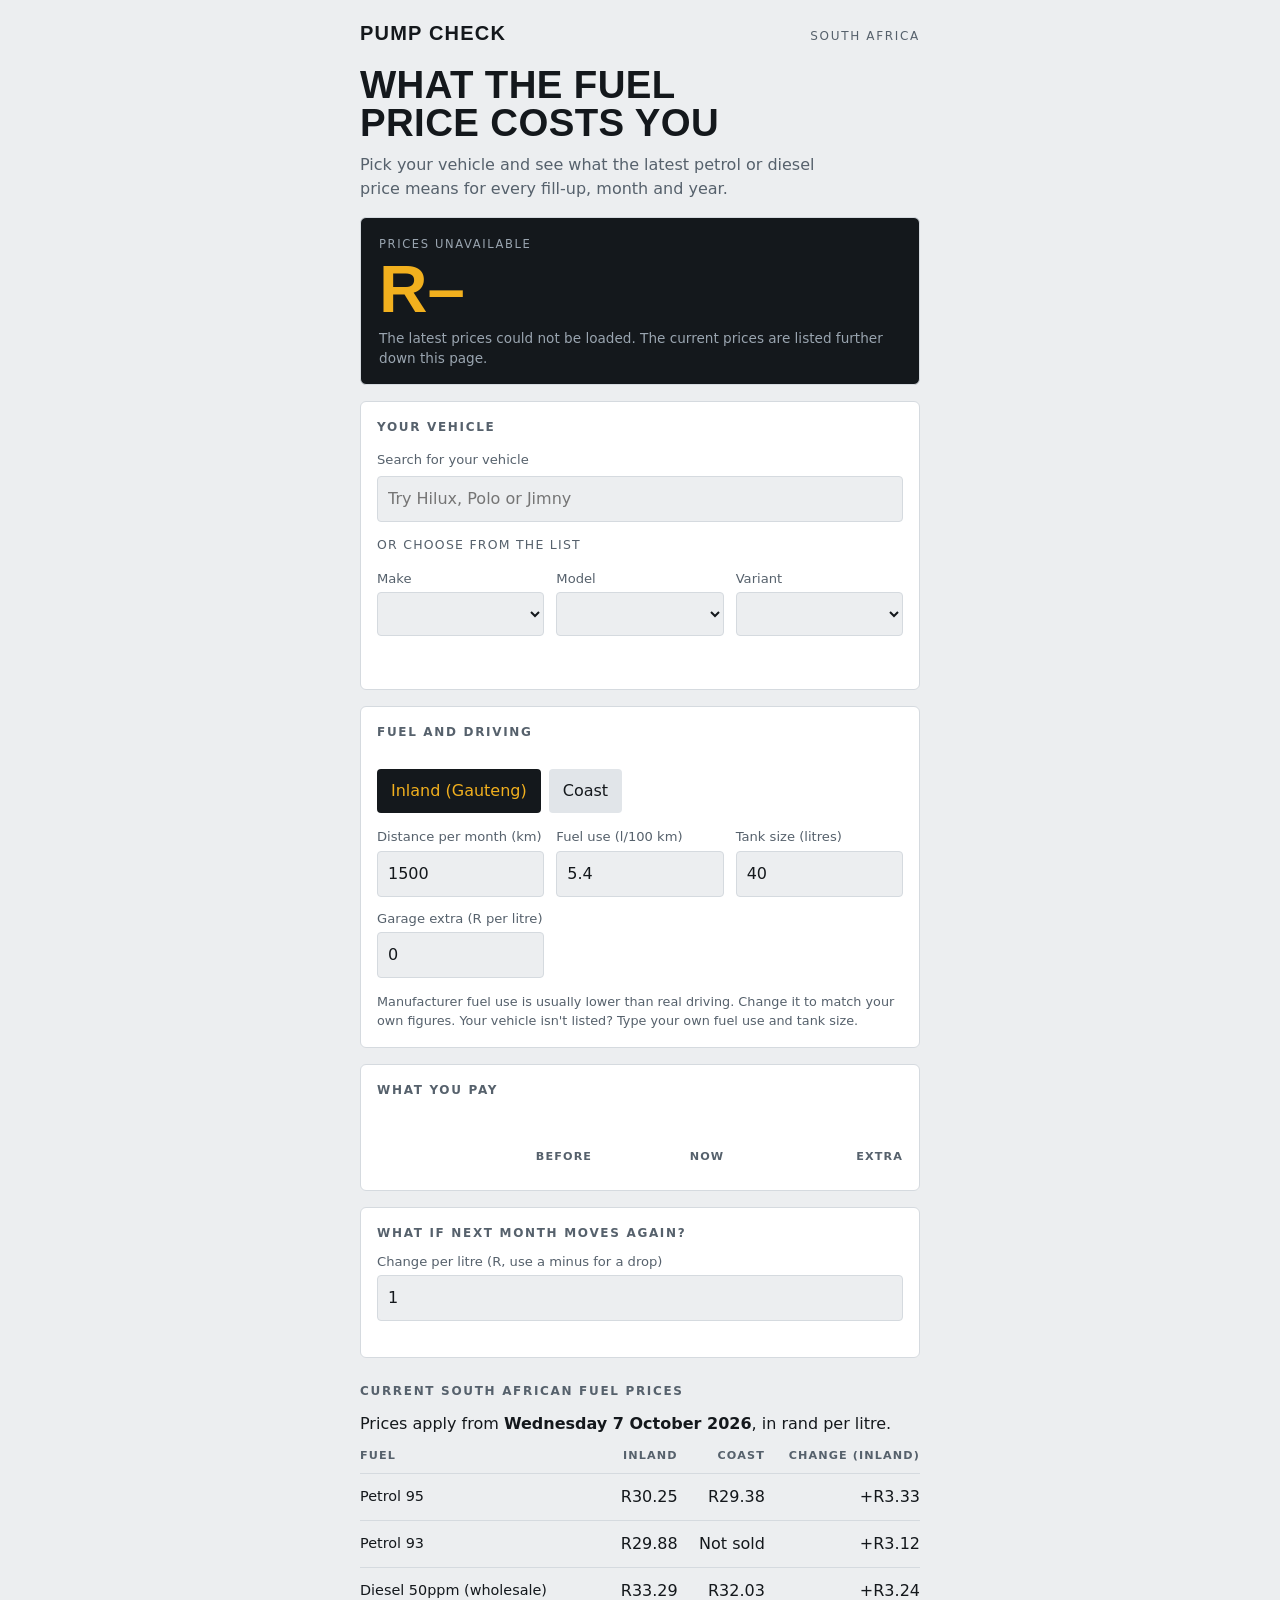
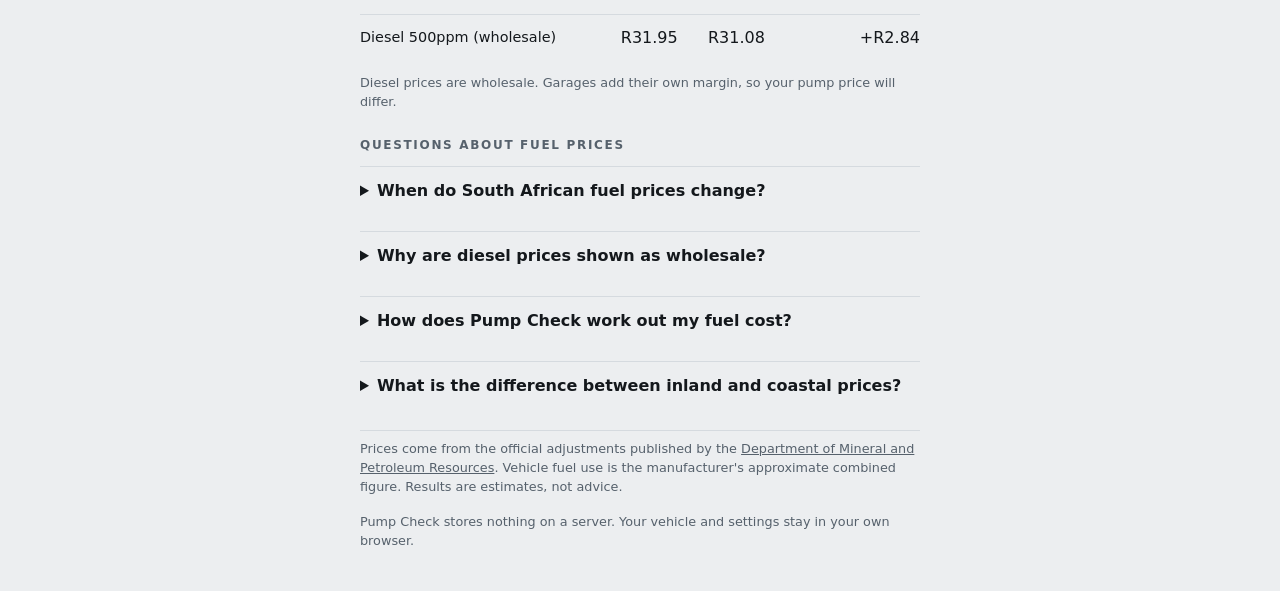
==== index.html @ d93e6fe1 "Add files via upload Initial commit" ====
<!doctype html>
<html lang="en-ZA">
<head>
<meta charset="utf-8">
<meta name="viewport" content="width=device-width, initial-scale=1, viewport-fit=cover">
<title>Petrol and Diesel Price Calculator South Africa (October 2026) | Pump Check</title>
<meta name="description" data-dyn="desc" content="Check what South Africa's October 2026 petrol and diesel prices cost your car. Pick your vehicle and see your cost per fill-up, month and year.">
<meta http-equiv="Content-Security-Policy" content="default-src 'none'; script-src 'self'; style-src 'self'; img-src 'self' data:; connect-src 'self'; manifest-src 'self'; base-uri 'none'; form-action 'none'">
<meta name="referrer" content="strict-origin-when-cross-origin">
<meta name="color-scheme" content="light dark">
<meta name="theme-color" content="#14181C">
<meta name="robots" content="index, follow, max-image-preview:large">
<link rel="canonical" href="https://example.github.io/pump-check/">
<link rel="icon" href="assets/favicon.svg" type="image/svg+xml">
<link rel="apple-touch-icon" href="assets/apple-touch-icon.png">
<link rel="manifest" href="manifest.webmanifest">
<link rel="stylesheet" href="styles.css">
<meta property="og:type" content="website">
<meta property="og:site_name" content="Pump Check">
<meta property="og:locale" content="en_ZA">
<meta property="og:title" data-dyn="ogtitle" content="Petrol and Diesel Price Calculator South Africa (October 2026)">
<meta property="og:description" data-dyn="ogdesc" content="Petrol 95 is R30.25 a litre inland from Wednesday 7 October 2026. See what it costs your car.">
<meta property="og:url" content="https://example.github.io/pump-check/">
<meta property="og:image" content="https://example.github.io/pump-check/assets/og-image.png">
<meta property="og:image:width" content="1200">
<meta property="og:image:height" content="630">
<meta property="og:image:alt" content="Pump Check: what the fuel price costs you">
<meta name="twitter:card" content="summary_large_image">
<script type="application/ld+json">
{
  "@context": "https://schema.org",
  "@graph": [
    {
      "@type": "WebApplication",
      "@id": "https://example.github.io/pump-check/#app",
      "name": "Pump Check",
      "url": "https://example.github.io/pump-check/",
      "description": "A free calculator that shows what South African petrol and diesel prices cost your vehicle per litre, fill-up, month and year.",
      "applicationCategory": "UtilitiesApplication",
      "operatingSystem": "Any",
      "inLanguage": "en-ZA",
      "areaServed": { "@type": "Country", "name": "South Africa" },
      "offers": { "@type": "Offer", "price": "0", "priceCurrency": "ZAR" },
      "dateModified": "2026-10-06"
    },
    {
      "@type": "FAQPage",
      "mainEntity": [
        {
          "@type": "Question",
          "name": "When do South African fuel prices change?",
          "acceptedAnswer": { "@type": "Answer", "text": "Petrol and diesel prices are adjusted on the first Wednesday of every month. The Department of Mineral and Petroleum Resources announces the change a few days earlier." }
        },
        {
          "@type": "Question",
          "name": "Why are diesel prices shown as wholesale?",
          "acceptedAnswer": { "@type": "Answer", "text": "The government sets the wholesale diesel price only. Garages add their own margin, so the pump price differs from station to station. Pump Check lets you add your garage's extra rand per litre." }
        },
        {
          "@type": "Question",
          "name": "How does Pump Check work out my fuel cost?",
          "acceptedAnswer": { "@type": "Answer", "text": "It multiplies the litres you use by the price per litre. Litres come from your distance and your vehicle's fuel use in litres per 100 km. Manufacturer figures are usually lower than real driving, so you can change the fuel use to match your own." }
        },
        {
          "@type": "Question",
          "name": "What is the difference between inland and coastal fuel prices?",
          "acceptedAnswer": { "@type": "Answer", "text": "Fuel is cheaper at the coast because it costs less to transport. Gauteng and other inland areas pay the inland price. Petrol 93 is sold inland only." }
        }
      ]
    }
  ]
}
</script>
</head>
<body>
<a class="skip" href="#calc">Skip to the calculator</a>
<div class="wrap">
  <header class="top">
    <span class="brand">Pump Check</span>
    <span class="tag">South Africa</span>
  </header>

  <main>
    <section class="intro">
      <h1>What the fuel price costs you</h1>
      <p class="lede">Pick your vehicle and see what the latest petrol or diesel price means for every fill-up, month and year.</p>
    </section>

    <div id="stale" class="notice" role="status" hidden></div>
    <div id="upcoming" class="notice soft" role="status" hidden></div>

    <section class="board" aria-live="polite" aria-label="Selected fuel price">
      <div class="lbl" id="boardLbl">Loading prices</div>
      <div class="row">
        <div class="big" id="bigPrice">R&ndash;</div>
        <div class="delta" id="bigDelta" hidden></div>
      </div>
      <div class="was" id="was"></div>
    </section>

    <section class="card" id="calc" aria-labelledby="h-vehicle">
      <h2 id="h-vehicle">Your vehicle</h2>
      <div class="field">
        <label for="vq">Search for your vehicle</label>
        <div class="combo">
          <input id="vq" type="text" role="combobox" aria-expanded="false" aria-controls="vlist" aria-autocomplete="list" autocomplete="off" autocapitalize="off" spellcheck="false" placeholder="Try Hilux, Polo or Jimny" maxlength="60">
          <ul id="vlist" role="listbox" aria-label="Matching vehicles" hidden></ul>
        </div>
      </div>
      <p class="or">or choose from the list</p>
      <div class="selects">
        <label for="vmake">Make<select id="vmake"></select></label>
        <label for="vmodel">Model<select id="vmodel"></select></label>
        <label for="vvar">Variant<select id="vvar"></select></label>
      </div>
      <p class="summary" id="vsum"></p>
    </section>

    <section class="card" aria-labelledby="h-fuel">
      <h2 id="h-fuel">Fuel and driving</h2>
      <div class="seg" id="gradeSeg" role="group" aria-label="Fuel grade"></div>
      <div class="seg" id="regSeg" role="group" aria-label="Region">
        <button type="button" data-r="inland" aria-pressed="true">Inland (Gauteng)</button>
        <button type="button" data-r="coast" aria-pressed="false">Coast</button>
      </div>
      <p class="hint" id="note" hidden></p>
      <div class="fields">
        <label for="km">Distance per month (km)<input id="km" type="number" inputmode="decimal" value="1500" min="0" max="100000"></label>
        <label for="cons">Fuel use (l/100 km)<input id="cons" type="number" inputmode="decimal" value="5.4" min="0" max="40" step="0.1"></label>
        <label for="tank">Tank size (litres)<input id="tank" type="number" inputmode="decimal" value="40" min="0" max="300"></label>
        <label for="adj">Garage extra (R per litre)<input id="adj" type="number" inputmode="decimal" value="0" min="-5" max="20" step="0.01"></label>
      </div>
      <p class="hint">Manufacturer fuel use is usually lower than real driving. Change it to match your own figures. Your vehicle isn't listed? Type your own fuel use and tank size.</p>
    </section>

    <section class="card" aria-labelledby="h-cost">
      <h2 id="h-cost">What you pay</h2>
      <p class="summary" id="litres"></p>
      <div class="scroll">
        <table class="tbl" id="costTbl">
          <thead><tr><th scope="col"><span class="sr">Period</span></th><th scope="col">Before</th><th scope="col">Now</th><th scope="col">Extra</th></tr></thead>
          <tbody id="rows"></tbody>
        </table>
      </div>
    </section>

    <section class="card whatif" aria-labelledby="h-next">
      <h2 id="h-next">What if next month moves again?</h2>
      <label for="nxt">Change per litre (R, use a minus for a drop)<input id="nxt" type="number" inputmode="decimal" value="1" min="-10" max="10" step="0.1"></label>
      <div class="out" id="nxtOut"></div>
      <p class="hint" id="nxtNote"></p>
    </section>

    <section class="prose" aria-labelledby="h-prices">
      <h2 id="h-prices">Current South African fuel prices</h2>
<!--PRICES:START-->
<p>Prices apply from <strong>Wednesday 7 October 2026</strong>, in rand per litre.</p>
<div class="scroll"><table class="tbl pt">
<caption class="sr">South African fuel prices, October 2026</caption>
<thead><tr><th scope="col">Fuel</th><th scope="col">Inland</th><th scope="col">Coast</th><th scope="col">Change (inland)</th></tr></thead>
<tbody>
<tr><th scope="row">Petrol 95</th><td>R30.25</td><td>R29.38</td><td>+R3.33</td></tr>
<tr><th scope="row">Petrol 93</th><td>R29.88</td><td>Not sold</td><td>+R3.12</td></tr>
<tr><th scope="row">Diesel 50ppm (wholesale)</th><td>R33.29</td><td>R32.03</td><td>+R3.24</td></tr>
<tr><th scope="row">Diesel 500ppm (wholesale)</th><td>R31.95</td><td>R31.08</td><td>+R2.84</td></tr>
</tbody></table></div>
<!--PRICES:END-->
      <p class="hint">Diesel prices are wholesale. Garages add their own margin, so your pump price will differ.</p>
    </section>

    <section class="prose" aria-labelledby="h-faq">
      <h2 id="h-faq">Questions about fuel prices</h2>
      <details>
        <summary>When do South African fuel prices change?</summary>
        <p>Petrol and diesel prices are adjusted on the first Wednesday of every month. The Department of Mineral and Petroleum Resources announces the change a few days earlier. Pump Check switches to the new prices on the day they take effect.</p>
      </details>
      <details>
        <summary>Why are diesel prices shown as wholesale?</summary>
        <p>The government sets the wholesale diesel price only. Garages add their own margin, so the pump price differs from station to station. Add your garage's extra rand per litre in the calculator to match your receipt.</p>
      </details>
      <details>
        <summary>How does Pump Check work out my fuel cost?</summary>
        <p>It multiplies the litres you use by the price per litre. Litres come from your distance and your vehicle's fuel use in litres per 100 km. The "Before" column uses the price from the previous adjustment, so the "Extra" column shows what the increase costs you.</p>
      </details>
      <details>
        <summary>What is the difference between inland and coastal prices?</summary>
        <p>Fuel is cheaper at the coast because it costs less to transport. Gauteng and other inland areas pay the inland price. Petrol 93 is sold inland only.</p>
      </details>
    </section>
  </main>

  <footer class="foot">
    <p>Prices come from the official adjustments published by the <a href="https://www.dmpr.gov.za/Branches/Petroleum-Resources/Fuel-Prices" rel="noopener noreferrer">Department of Mineral and Petroleum Resources</a>. Vehicle fuel use is the manufacturer's approximate combined figure. Results are estimates, not advice.</p>
    <p id="updated"></p>
    <p>Pump Check stores nothing on a server. Your vehicle and settings stay in your own browser.</p>
  </footer>
</div>
<noscript><p class="ns">The calculator needs JavaScript. The current fuel prices are listed above.</p></noscript>
<script src="app.js" defer></script>
</body>
</html>
---- styles.css ----
/* Layout: one column, 560px max. A forecourt price board on top, inputs next, then the cost table. */
:root{
  --bg:#ECEEF0; --surface:#FFFFFF; --ink:#14181C; --muted:#56616C; --line:#D5DADF;
  --board:#14181C; --board-ink:#F2B01E; --board-dim:#9AA5B0; --board-up:#FF8A7B;
  --up:#B52E23; --chip:#E1E5E9; --chip-on:#14181C; --chip-on-ink:#F2B01E;
  --focus:#1B5FD1; --notice:#FFF3D1; --notice-ink:#4A3600; --soft:#E3EAF3; --soft-ink:#1D2F4A;
  --display:"Arial Narrow","Roboto Condensed","Helvetica Neue",Arial,sans-serif;
  --body:system-ui,-apple-system,"Segoe UI",Roboto,"Helvetica Neue",Arial,sans-serif;
  color-scheme:light;
}
@media (prefers-color-scheme:dark){:root{
  --bg:#0E1114; --surface:#181C21; --ink:#ECEFF2; --muted:#9BA6B1; --line:#2A3037;
  --board:#05070A; --board-ink:#F2B01E; --board-dim:#8693A0; --board-up:#FF8A7B;
  --up:#FF7A6B; --chip:#232930; --chip-on:#F2B01E; --chip-on-ink:#14181C;
  --focus:#7DB0FF; --notice:#3A2E0B; --notice-ink:#FFE9A8; --soft:#1B2735; --soft-ink:#C6D8F2;
  color-scheme:dark}}
*{box-sizing:border-box}
html{-webkit-text-size-adjust:100%}
body{margin:0;background:var(--bg);color:var(--ink);font-family:var(--body);font-size:16px;line-height:1.5;
  padding-inline:16px;padding-block:0 40px}
.wrap{max-width:560px;margin-inline:auto;display:flex;flex-direction:column;gap:16px}
main{display:flex;flex-direction:column;gap:16px}
.skip{position:absolute;left:-999px;top:0;background:var(--ink);color:var(--bg);padding:10px 14px;z-index:5}
.skip:focus{left:8px;top:8px}
.sr{position:absolute;width:1px;height:1px;overflow:hidden;clip:rect(0 0 0 0);white-space:nowrap}
.top{display:flex;justify-content:space-between;align-items:baseline;padding-block:18px 2px}
.brand{font-family:var(--display);font-weight:700;font-size:1.25rem;letter-spacing:.06em;text-transform:uppercase}
.tag{font-size:.75rem;letter-spacing:.14em;text-transform:uppercase;color:var(--muted)}
h1{font-family:var(--display);font-stretch:condensed;font-size:2.4rem;line-height:1;letter-spacing:.01em;margin:0;text-transform:uppercase;text-wrap:balance}
h2{font-size:.75rem;letter-spacing:.14em;text-transform:uppercase;color:var(--muted);margin:0;font-weight:700}
.lede{color:var(--muted);margin:10px 0 0;max-width:46ch}
.notice{background:var(--notice);color:var(--notice-ink);border-radius:6px;padding:12px 14px;font-size:.9rem}
.notice.soft{background:var(--soft);color:var(--soft-ink)}
.board{background:var(--board);color:var(--board-ink);border-radius:6px;padding:18px 18px 16px;border:1px solid var(--line)}
.board .lbl{font-size:.72rem;letter-spacing:.14em;text-transform:uppercase;color:var(--board-dim)}
.board .row{display:flex;align-items:flex-end;justify-content:space-between;gap:12px;flex-wrap:wrap;margin-top:6px}
.big{font-family:var(--display);font-weight:700;font-size:4.2rem;line-height:.9;font-variant-numeric:tabular-nums}
.big small{font-size:1.6rem;margin-right:4px}
.delta{font-family:var(--display);font-weight:700;font-size:1.7rem;color:var(--board-up);font-variant-numeric:tabular-nums}
.was{color:var(--board-dim);font-size:.85rem;margin-top:8px;font-variant-numeric:tabular-nums;min-height:1.2em}
.card{background:var(--surface);border:1px solid var(--line);border-radius:6px;padding:16px;display:flex;flex-direction:column;gap:14px}
.field{display:flex;flex-direction:column;gap:6px}
label{display:flex;flex-direction:column;gap:4px;font-size:.82rem;color:var(--muted);min-width:0}
.field>label{display:block}
input,select{font:inherit;font-size:1rem;color:var(--ink);background:var(--bg);border:1px solid var(--line);
  border-radius:4px;padding:10px;min-height:44px;width:100%;font-variant-numeric:tabular-nums;min-width:0}
select{text-overflow:ellipsis}
button:focus-visible,input:focus-visible,select:focus-visible,summary:focus-visible,a:focus-visible{outline:3px solid var(--focus);outline-offset:2px}
.combo{position:relative}
#vlist{position:absolute;z-index:4;left:0;right:0;top:calc(100% + 4px);margin:0;padding:4px;list-style:none;background:var(--surface);
  border:1px solid var(--line);border-radius:6px;max-height:320px;overflow-y:auto;box-shadow:0 8px 24px rgba(0,0,0,.18)}
#vlist li{padding:10px;border-radius:4px;cursor:pointer;display:flex;justify-content:space-between;gap:10px;min-height:44px;align-items:center}
#vlist li[aria-selected="true"],#vlist li:hover{background:var(--chip)}
#vlist li.none{cursor:default;color:var(--muted)}
#vlist .fuel{font-size:.72rem;letter-spacing:.08em;text-transform:uppercase;color:var(--muted);white-space:nowrap}
.or{margin:0;font-size:.78rem;letter-spacing:.1em;text-transform:uppercase;color:var(--muted)}
.selects{display:grid;grid-template-columns:repeat(auto-fit,minmax(150px,1fr));gap:12px}
.summary{margin:0;font-variant-numeric:tabular-nums;min-height:1.4em}
.seg{display:flex;flex-wrap:wrap;gap:8px}
.seg button{font:inherit;font-weight:500;background:var(--chip);color:var(--ink);border:0;border-radius:4px;padding:10px 14px;min-height:44px;cursor:pointer}
.seg button[aria-pressed="true"]{background:var(--chip-on);color:var(--chip-on-ink)}
.fields{display:grid;grid-template-columns:repeat(auto-fit,minmax(150px,1fr));gap:12px}
.hint{font-size:.8rem;color:var(--muted);margin:0}
.scroll{overflow-x:auto}
.tbl{width:100%;border-collapse:collapse;font-variant-numeric:tabular-nums}
.tbl th{font-size:.7rem;letter-spacing:.1em;text-transform:uppercase;color:var(--muted);text-align:right;font-weight:700;padding:0 0 8px}
.tbl th:first-child,.tbl td:first-child{text-align:left}
.tbl td{padding:11px 0 11px 8px;border-top:1px solid var(--line);text-align:right;white-space:nowrap}
.tbl td:first-child{color:var(--muted);white-space:normal;padding-left:0;padding-right:8px}
.tbl td.x{color:var(--up);font-weight:700}
.tbl tr.key td{font-weight:700}
.tbl.pt tbody th{font-size:.9rem;letter-spacing:0;text-transform:none;color:var(--ink);font-weight:500;text-align:left;padding:11px 8px 11px 0;border-top:1px solid var(--line)}
.whatif{gap:10px}
.whatif .out{font-family:var(--display);font-weight:700;font-size:2.2rem;font-variant-numeric:tabular-nums;line-height:1.1}
.prose{display:flex;flex-direction:column;gap:12px;padding-top:8px}
.prose p{margin:0}
details{border-top:1px solid var(--line);padding-block:12px}
summary{cursor:pointer;font-weight:600;min-height:28px}
details p{margin-top:8px;color:var(--muted)}
.foot{font-size:.8rem;color:var(--muted);display:flex;flex-direction:column;gap:8px;padding-top:8px;border-top:1px solid var(--line)}
.foot p{margin:0}
.foot a{color:inherit}
.ns{padding:12px;margin:16px 0;background:var(--notice);color:var(--notice-ink);border-radius:6px}
@media (max-width:380px){.big{font-size:3.4rem}h1{font-size:2rem}}
@media (prefers-reduced-motion:no-preference){.board .big{transition:opacity .15s}}
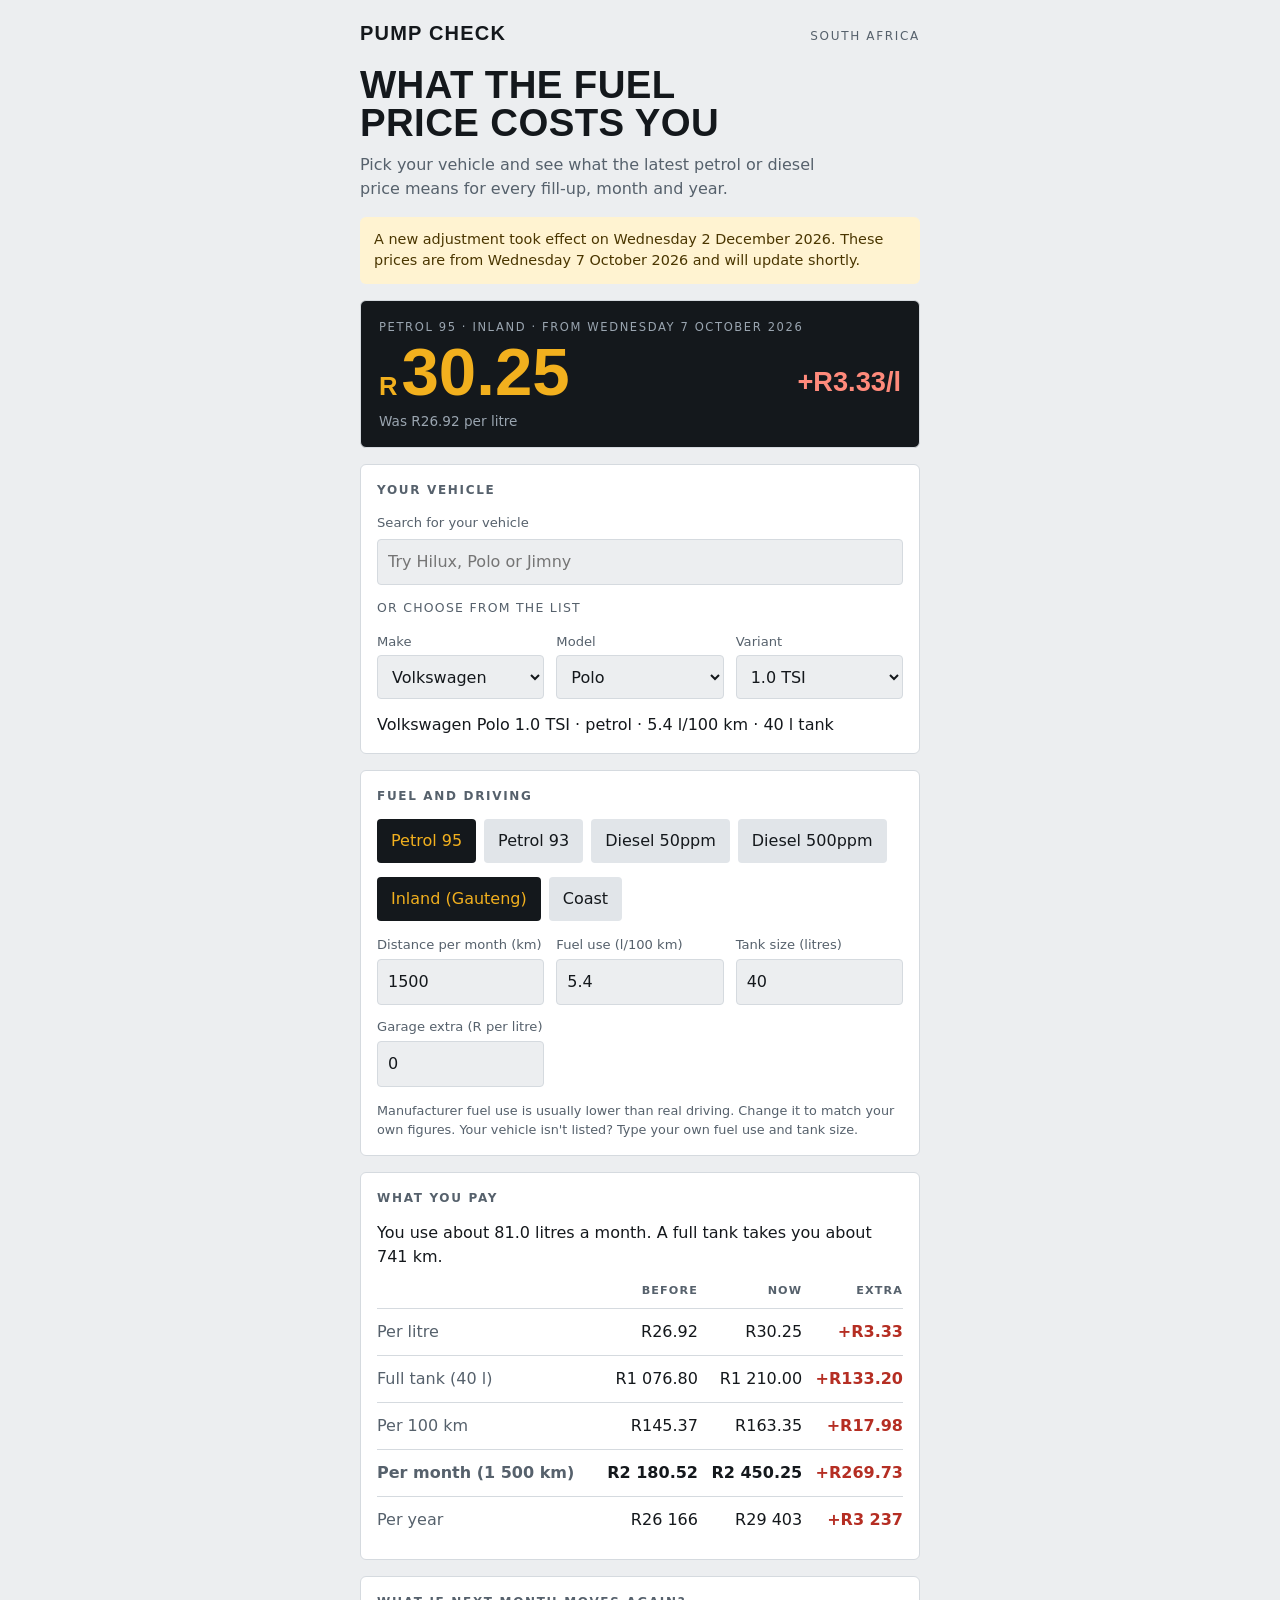
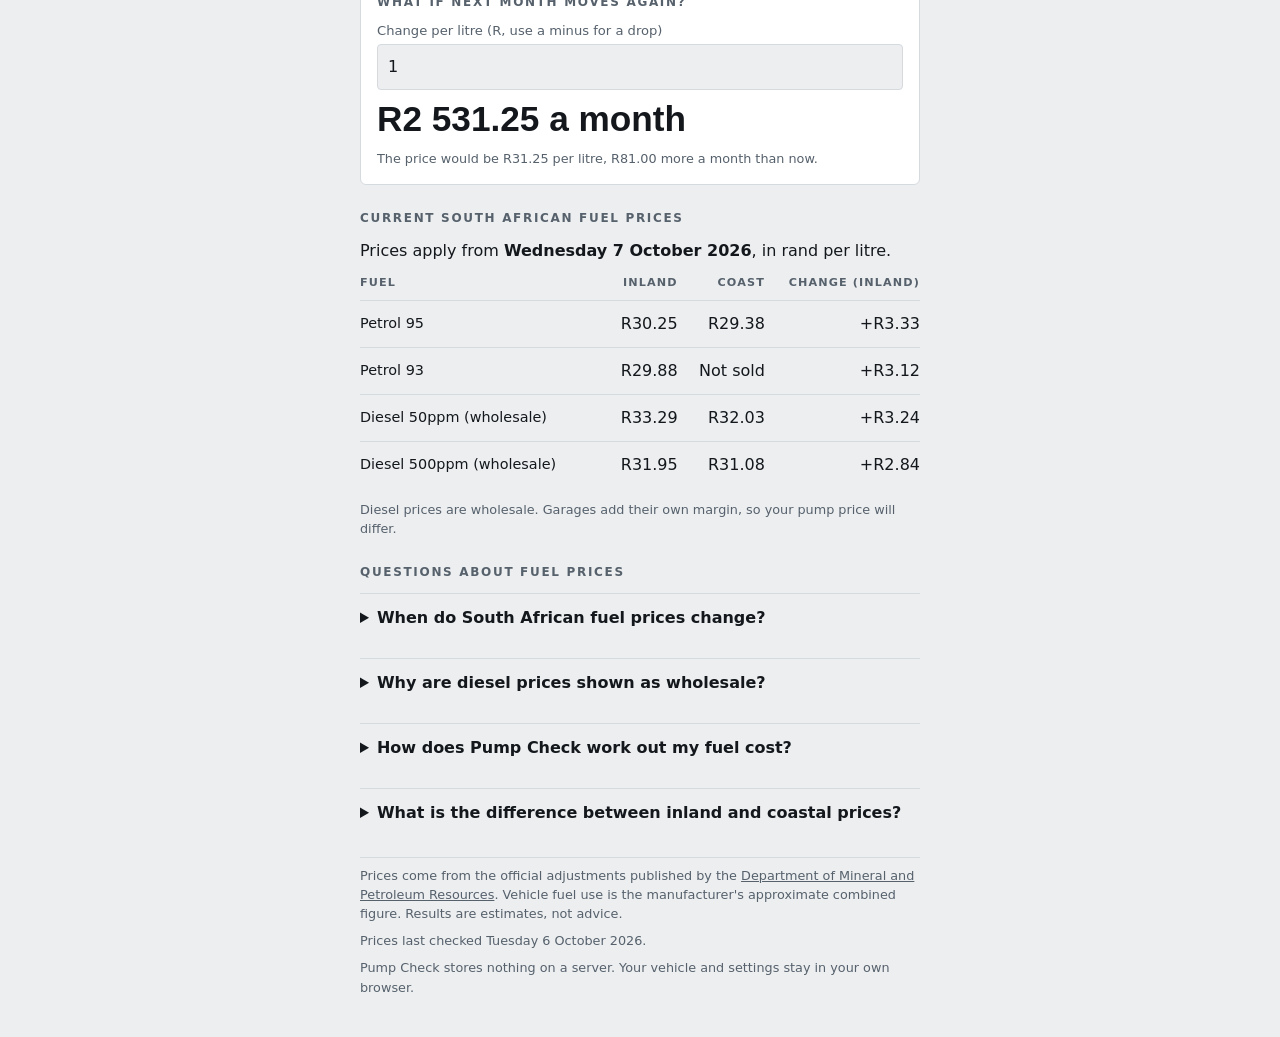
==== commit a5576318: "Update fuel prices and page" ====
--- a/index.html
+++ b/index.html
@@ -10,7 +10,7 @@
 <meta name="color-scheme" content="light dark">
 <meta name="theme-color" content="#14181C">
 <meta name="robots" content="index, follow, max-image-preview:large">
-<link rel="canonical" href="https://example.github.io/pump-check/">
+<link rel="canonical" href="https://westonjn.github.io/PumpCheck/">
 <link rel="icon" href="assets/favicon.svg" type="image/svg+xml">
 <link rel="apple-touch-icon" href="assets/apple-touch-icon.png">
 <link rel="manifest" href="manifest.webmanifest">
@@ -20,8 +20,8 @@
 <meta property="og:locale" content="en_ZA">
 <meta property="og:title" data-dyn="ogtitle" content="Petrol and Diesel Price Calculator South Africa (October 2026)">
 <meta property="og:description" data-dyn="ogdesc" content="Petrol 95 is R30.25 a litre inland from Wednesday 7 October 2026. See what it costs your car.">
-<meta property="og:url" content="https://example.github.io/pump-check/">
-<meta property="og:image" content="https://example.github.io/pump-check/assets/og-image.png">
+<meta property="og:url" content="https://westonjn.github.io/PumpCheck/">
+<meta property="og:image" content="https://westonjn.github.io/PumpCheck/assets/og-image.png">
 <meta property="og:image:width" content="1200">
 <meta property="og:image:height" content="630">
 <meta property="og:image:alt" content="Pump Check: what the fuel price costs you">
@@ -32,9 +32,9 @@
   "@graph": [
     {
       "@type": "WebApplication",
-      "@id": "https://example.github.io/pump-check/#app",
+      "@id": "https://westonjn.github.io/PumpCheck/#app",
       "name": "Pump Check",
-      "url": "https://example.github.io/pump-check/",
+      "url": "https://westonjn.github.io/PumpCheck/",
       "description": "A free calculator that shows what South African petrol and diesel prices cost your vehicle per litre, fill-up, month and year.",
       "applicationCategory": "UtilitiesApplication",
       "operatingSystem": "Any",
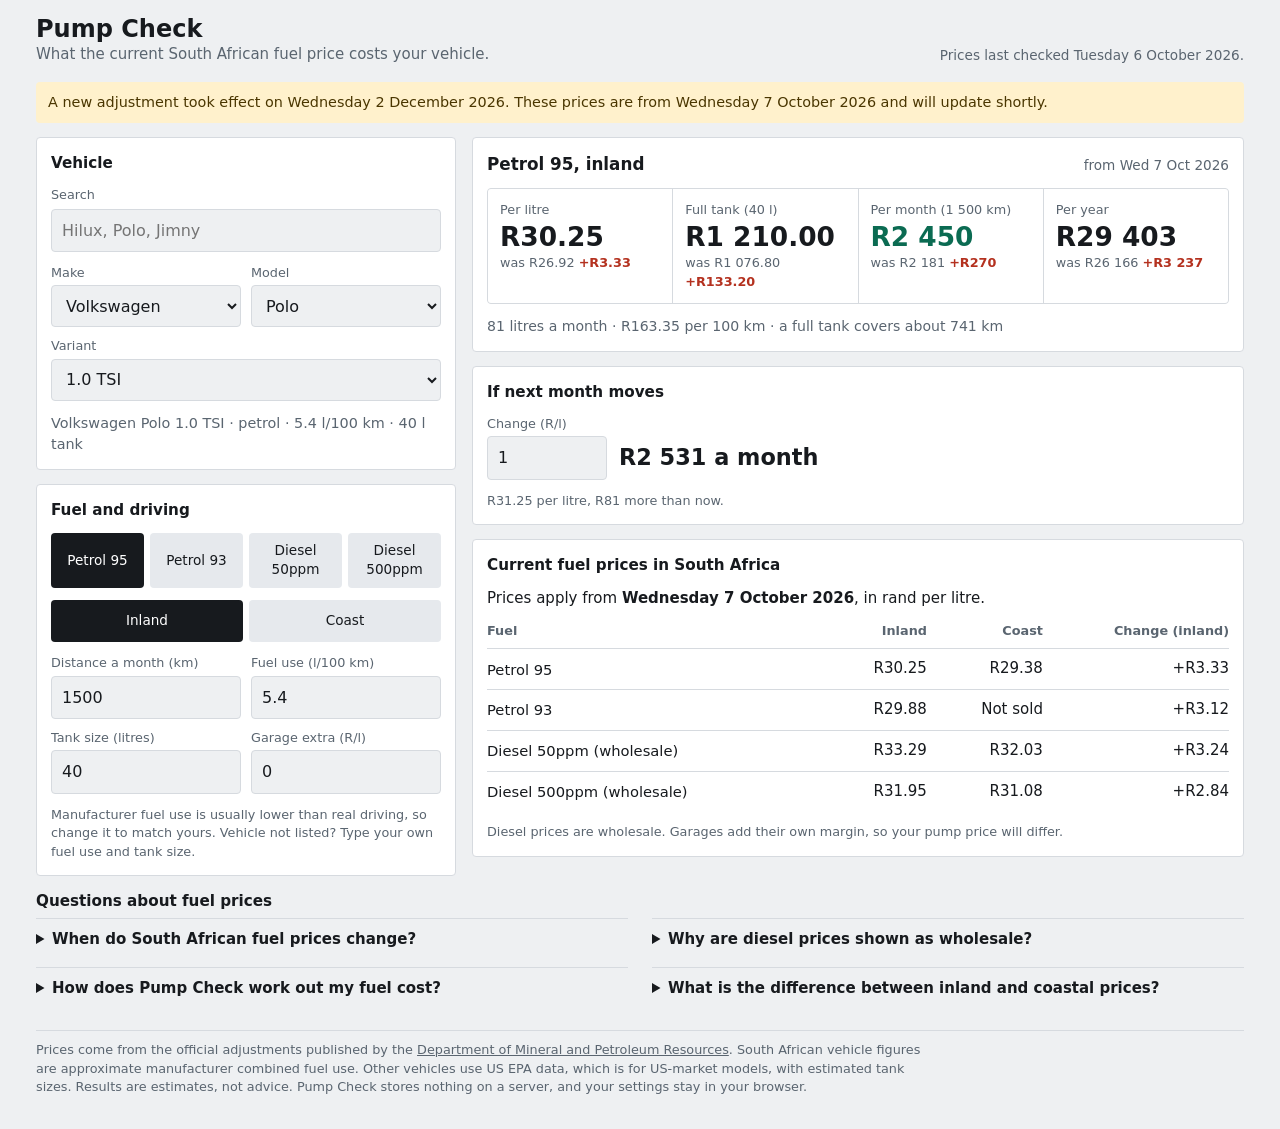
==== commit 342d8416: "Full-width two-column layout, larger vehicle list with optional US EPA data, plainer styling Co-Auth" ====
--- a/index.html
+++ b/index.html
@@ -74,85 +74,83 @@
 </head>
 <body>
 <a class="skip" href="#calc">Skip to the calculator</a>
-<div class="wrap">
+<div class="page">
   <header class="top">
-    <span class="brand">Pump Check</span>
-    <span class="tag">South Africa</span>
+    <div>
+      <h1>Pump Check</h1>
+      <p class="lede">What the current South African fuel price costs your vehicle.</p>
+    </div>
+    <p class="meta" id="updated"></p>
   </header>
 
-  <main>
-    <section class="intro">
-      <h1>What the fuel price costs you</h1>
-      <p class="lede">Pick your vehicle and see what the latest petrol or diesel price means for every fill-up, month and year.</p>
-    </section>
-
-    <div id="stale" class="notice" role="status" hidden></div>
-    <div id="upcoming" class="notice soft" role="status" hidden></div>
-
-    <section class="board" aria-live="polite" aria-label="Selected fuel price">
-      <div class="lbl" id="boardLbl">Loading prices</div>
-      <div class="row">
-        <div class="big" id="bigPrice">R&ndash;</div>
-        <div class="delta" id="bigDelta" hidden></div>
-      </div>
-      <div class="was" id="was"></div>
-    </section>
-
-    <section class="card" id="calc" aria-labelledby="h-vehicle">
-      <h2 id="h-vehicle">Your vehicle</h2>
-      <div class="field">
-        <label for="vq">Search for your vehicle</label>
-        <div class="combo">
-          <input id="vq" type="text" role="combobox" aria-expanded="false" aria-controls="vlist" aria-autocomplete="list" autocomplete="off" autocapitalize="off" spellcheck="false" placeholder="Try Hilux, Polo or Jimny" maxlength="60">
-          <ul id="vlist" role="listbox" aria-label="Matching vehicles" hidden></ul>
-        </div>
-      </div>
-      <p class="or">or choose from the list</p>
-      <div class="selects">
-        <label for="vmake">Make<select id="vmake"></select></label>
-        <label for="vmodel">Model<select id="vmodel"></select></label>
-        <label for="vvar">Variant<select id="vvar"></select></label>
-      </div>
-      <p class="summary" id="vsum"></p>
-    </section>
-
-    <section class="card" aria-labelledby="h-fuel">
-      <h2 id="h-fuel">Fuel and driving</h2>
-      <div class="seg" id="gradeSeg" role="group" aria-label="Fuel grade"></div>
-      <div class="seg" id="regSeg" role="group" aria-label="Region">
-        <button type="button" data-r="inland" aria-pressed="true">Inland (Gauteng)</button>
-        <button type="button" data-r="coast" aria-pressed="false">Coast</button>
-      </div>
-      <p class="hint" id="note" hidden></p>
-      <div class="fields">
-        <label for="km">Distance per month (km)<input id="km" type="number" inputmode="decimal" value="1500" min="0" max="100000"></label>
-        <label for="cons">Fuel use (l/100 km)<input id="cons" type="number" inputmode="decimal" value="5.4" min="0" max="40" step="0.1"></label>
-        <label for="tank">Tank size (litres)<input id="tank" type="number" inputmode="decimal" value="40" min="0" max="300"></label>
-        <label for="adj">Garage extra (R per litre)<input id="adj" type="number" inputmode="decimal" value="0" min="-5" max="20" step="0.01"></label>
-      </div>
-      <p class="hint">Manufacturer fuel use is usually lower than real driving. Change it to match your own figures. Your vehicle isn't listed? Type your own fuel use and tank size.</p>
-    </section>
-
-    <section class="card" aria-labelledby="h-cost">
-      <h2 id="h-cost">What you pay</h2>
-      <p class="summary" id="litres"></p>
-      <div class="scroll">
-        <table class="tbl" id="costTbl">
-          <thead><tr><th scope="col"><span class="sr">Period</span></th><th scope="col">Before</th><th scope="col">Now</th><th scope="col">Extra</th></tr></thead>
-          <tbody id="rows"></tbody>
-        </table>
-      </div>
-    </section>
-
-    <section class="card whatif" aria-labelledby="h-next">
-      <h2 id="h-next">What if next month moves again?</h2>
-      <label for="nxt">Change per litre (R, use a minus for a drop)<input id="nxt" type="number" inputmode="decimal" value="1" min="-10" max="10" step="0.1"></label>
-      <div class="out" id="nxtOut"></div>
-      <p class="hint" id="nxtNote"></p>
-    </section>
-
-    <section class="prose" aria-labelledby="h-prices">
-      <h2 id="h-prices">Current South African fuel prices</h2>
+  <div id="stale" class="notice" role="status" hidden></div>
+  <div id="upcoming" class="notice soft" role="status" hidden></div>
+
+  <div class="app" id="calc">
+    <div class="col">
+      <section class="panel vehicle" aria-labelledby="h-vehicle">
+        <h2 id="h-vehicle">Vehicle</h2>
+        <div class="field">
+          <label for="vq">Search</label>
+          <div class="combo">
+            <input id="vq" type="text" role="combobox" aria-expanded="false" aria-controls="vlist" aria-autocomplete="list" autocomplete="off" autocapitalize="off" spellcheck="false" placeholder="Hilux, Polo, Jimny" maxlength="60">
+            <ul id="vlist" role="listbox" aria-label="Matching vehicles" hidden></ul>
+          </div>
+        </div>
+        <div class="selects">
+          <label for="vmake">Make<select id="vmake"></select></label>
+          <label for="vmodel">Model<select id="vmodel"></select></label>
+          <label for="vvar" class="wide">Variant<select id="vvar"></select></label>
+        </div>
+        <p class="summary" id="vsum"></p>
+        <p class="hint warn" id="vwarn" hidden></p>
+      </section>
+
+      <section class="panel settings" aria-labelledby="h-fuel">
+        <h2 id="h-fuel">Fuel and driving</h2>
+        <div class="seg four" id="gradeSeg" role="group" aria-label="Fuel grade"></div>
+        <div class="seg two" id="regSeg" role="group" aria-label="Region">
+          <button type="button" data-r="inland" aria-pressed="true">Inland</button>
+          <button type="button" data-r="coast" aria-pressed="false">Coast</button>
+        </div>
+        <p class="hint" id="note" hidden></p>
+        <div class="fields">
+          <label for="km">Distance a month (km)<input id="km" type="number" inputmode="decimal" value="1500" min="0" max="100000"></label>
+          <label for="cons">Fuel use (l/100 km)<input id="cons" type="number" inputmode="decimal" value="5.4" min="0" max="40" step="0.1"></label>
+          <label for="tank">Tank size (litres)<input id="tank" type="number" inputmode="decimal" value="40" min="0" max="300"></label>
+          <label for="adj">Garage extra (R/l)<input id="adj" type="number" inputmode="decimal" value="0" min="-5" max="20" step="0.01"></label>
+        </div>
+        <p class="hint">Manufacturer fuel use is usually lower than real driving, so change it to match yours. Vehicle not listed? Type your own fuel use and tank size.</p>
+      </section>
+
+    </div>
+
+    <div class="col">
+      <section class="panel results" aria-labelledby="resTitle" aria-live="polite">
+        <div class="head">
+          <h2 id="resTitle">Loading prices</h2>
+          <span class="meta" id="resMeta"></span>
+        </div>
+        <div class="strip">
+          <div class="cell"><span class="k">Per litre</span><span class="v" id="vLitre">R&ndash;</span><span class="d" id="dLitre"></span></div>
+          <div class="cell"><span class="k" id="lbTank">Full tank</span><span class="v" id="vTank">R&ndash;</span><span class="d" id="dTank"></span></div>
+          <div class="cell main"><span class="k" id="lbMonth">Per month</span><span class="v" id="vMonth">R&ndash;</span><span class="d" id="dMonth"></span></div>
+          <div class="cell"><span class="k">Per year</span><span class="v" id="vYear">R&ndash;</span><span class="d" id="dYear"></span></div>
+        </div>
+        <p class="usage" id="litres"></p>
+      </section>
+
+      <section class="panel whatif" aria-labelledby="h-next">
+        <h2 id="h-next">If next month moves</h2>
+        <div class="inline">
+          <label for="nxt">Change (R/l)<input id="nxt" type="number" inputmode="decimal" value="1" min="-10" max="10" step="0.1"></label>
+          <div class="out" id="nxtOut"></div>
+        </div>
+        <p class="hint" id="nxtNote"></p>
+      </section>
+
+      <section class="panel prose" aria-labelledby="h-prices">
+        <h2 id="h-prices">Current fuel prices in South Africa</h2>
 <!--PRICES:START-->
 <p>Prices apply from <strong>Wednesday 7 October 2026</strong>, in rand per litre.</p>
 <div class="scroll"><table class="tbl pt">
@@ -165,11 +163,14 @@
 <tr><th scope="row">Diesel 500ppm (wholesale)</th><td>R31.95</td><td>R31.08</td><td>+R2.84</td></tr>
 </tbody></table></div>
 <!--PRICES:END-->
-      <p class="hint">Diesel prices are wholesale. Garages add their own margin, so your pump price will differ.</p>
-    </section>
-
-    <section class="prose" aria-labelledby="h-faq">
-      <h2 id="h-faq">Questions about fuel prices</h2>
+        <p class="hint">Diesel prices are wholesale. Garages add their own margin, so your pump price will differ.</p>
+      </section>
+    </div>
+  </div>
+
+  <section class="faq" aria-labelledby="h-faq">
+    <h2 id="h-faq">Questions about fuel prices</h2>
+    <div class="faqgrid">
       <details>
         <summary>When do South African fuel prices change?</summary>
         <p>Petrol and diesel prices are adjusted on the first Wednesday of every month. The Department of Mineral and Petroleum Resources announces the change a few days earlier. Pump Check switches to the new prices on the day they take effect.</p>
@@ -180,22 +181,20 @@
       </details>
       <details>
         <summary>How does Pump Check work out my fuel cost?</summary>
-        <p>It multiplies the litres you use by the price per litre. Litres come from your distance and your vehicle's fuel use in litres per 100 km. The "Before" column uses the price from the previous adjustment, so the "Extra" column shows what the increase costs you.</p>
+        <p>It multiplies the litres you use by the price per litre. Litres come from your distance and your vehicle's fuel use in litres per 100 km. Each figure also shows the price from the previous adjustment, so you can see what the increase costs you.</p>
       </details>
       <details>
         <summary>What is the difference between inland and coastal prices?</summary>
         <p>Fuel is cheaper at the coast because it costs less to transport. Gauteng and other inland areas pay the inland price. Petrol 93 is sold inland only.</p>
       </details>
-    </section>
-  </main>
+    </div>
+  </section>
 
   <footer class="foot">
-    <p>Prices come from the official adjustments published by the <a href="https://www.dmpr.gov.za/Branches/Petroleum-Resources/Fuel-Prices" rel="noopener noreferrer">Department of Mineral and Petroleum Resources</a>. Vehicle fuel use is the manufacturer's approximate combined figure. Results are estimates, not advice.</p>
-    <p id="updated"></p>
-    <p>Pump Check stores nothing on a server. Your vehicle and settings stay in your own browser.</p>
+    <p>Prices come from the official adjustments published by the <a href="https://www.dmpr.gov.za/Branches/Petroleum-Resources/Fuel-Prices" rel="noopener noreferrer">Department of Mineral and Petroleum Resources</a>. South African vehicle figures are approximate manufacturer combined fuel use. Other vehicles use US EPA data, which is for US-market models, with estimated tank sizes. Results are estimates, not advice. Pump Check stores nothing on a server, and your settings stay in your browser.</p>
   </footer>
 </div>
-<noscript><p class="ns">The calculator needs JavaScript. The current fuel prices are listed above.</p></noscript>
+<noscript><p class="ns">The calculator needs JavaScript. The current fuel prices are listed on this page.</p></noscript>
 <script src="app.js" defer></script>
 </body>
 </html>
--- a/styles.css
+++ b/styles.css
@@ -1,85 +1,99 @@
-/* Layout: one column, 560px max. A forecourt price board on top, inputs next, then the cost table. */
+/* Layout: full width. Two columns from 960px (inputs left, results right); one column on phones with results right after the vehicle. */
 :root{
-  --bg:#ECEEF0; --surface:#FFFFFF; --ink:#14181C; --muted:#56616C; --line:#D5DADF;
-  --board:#14181C; --board-ink:#F2B01E; --board-dim:#9AA5B0; --board-up:#FF8A7B;
-  --up:#B52E23; --chip:#E1E5E9; --chip-on:#14181C; --chip-on-ink:#F2B01E;
-  --focus:#1B5FD1; --notice:#FFF3D1; --notice-ink:#4A3600; --soft:#E3EAF3; --soft-ink:#1D2F4A;
-  --display:"Arial Narrow","Roboto Condensed","Helvetica Neue",Arial,sans-serif;
-  --body:system-ui,-apple-system,"Segoe UI",Roboto,"Helvetica Neue",Arial,sans-serif;
+  --bg:#EEF0F2; --surface:#FFFFFF; --ink:#171A1E; --muted:#5A6570; --line:#D6DADF;
+  --accent:#0B6B52; --up:#B4311F; --chip:#E6E9ED; --chip-on:#171A1E; --chip-on-ink:#FFFFFF;
+  --focus:#1F5FBF; --notice:#FFF1CC; --notice-ink:#4A3600; --soft:#E2EAF2; --soft-ink:#1D2F4A;
+  --font:system-ui,-apple-system,"Segoe UI",Roboto,"Helvetica Neue",Arial,sans-serif;
   color-scheme:light;
 }
 @media (prefers-color-scheme:dark){:root{
-  --bg:#0E1114; --surface:#181C21; --ink:#ECEFF2; --muted:#9BA6B1; --line:#2A3037;
-  --board:#05070A; --board-ink:#F2B01E; --board-dim:#8693A0; --board-up:#FF8A7B;
-  --up:#FF7A6B; --chip:#232930; --chip-on:#F2B01E; --chip-on-ink:#14181C;
+  --bg:#101316; --surface:#181C20; --ink:#E8EBEE; --muted:#9BA5AF; --line:#2A3036;
+  --accent:#4FC09C; --up:#FF8A78; --chip:#242A30; --chip-on:#E8EBEE; --chip-on-ink:#101316;
   --focus:#7DB0FF; --notice:#3A2E0B; --notice-ink:#FFE9A8; --soft:#1B2735; --soft-ink:#C6D8F2;
   color-scheme:dark}}
 *{box-sizing:border-box}
 html{-webkit-text-size-adjust:100%}
-body{margin:0;background:var(--bg);color:var(--ink);font-family:var(--body);font-size:16px;line-height:1.5;
-  padding-inline:16px;padding-block:0 40px}
-.wrap{max-width:560px;margin-inline:auto;display:flex;flex-direction:column;gap:16px}
-main{display:flex;flex-direction:column;gap:16px}
+body{margin:0;background:var(--bg);color:var(--ink);font-family:var(--font);font-size:15px;line-height:1.45;
+  padding-inline:clamp(16px,3vw,36px);padding-block:0 32px}
+.page{width:100%;display:flex;flex-direction:column;gap:14px}
 .skip{position:absolute;left:-999px;top:0;background:var(--ink);color:var(--bg);padding:10px 14px;z-index:5}
 .skip:focus{left:8px;top:8px}
 .sr{position:absolute;width:1px;height:1px;overflow:hidden;clip:rect(0 0 0 0);white-space:nowrap}
-.top{display:flex;justify-content:space-between;align-items:baseline;padding-block:18px 2px}
-.brand{font-family:var(--display);font-weight:700;font-size:1.25rem;letter-spacing:.06em;text-transform:uppercase}
-.tag{font-size:.75rem;letter-spacing:.14em;text-transform:uppercase;color:var(--muted)}
-h1{font-family:var(--display);font-stretch:condensed;font-size:2.4rem;line-height:1;letter-spacing:.01em;margin:0;text-transform:uppercase;text-wrap:balance}
-h2{font-size:.75rem;letter-spacing:.14em;text-transform:uppercase;color:var(--muted);margin:0;font-weight:700}
-.lede{color:var(--muted);margin:10px 0 0;max-width:46ch}
-.notice{background:var(--notice);color:var(--notice-ink);border-radius:6px;padding:12px 14px;font-size:.9rem}
+.top{display:flex;justify-content:space-between;align-items:flex-end;gap:12px;flex-wrap:wrap;padding-block:16px 2px}
+h1{font-size:1.5rem;line-height:1.1;margin:0;font-weight:700}
+h2{font-size:.95rem;margin:0;font-weight:650}
+.lede{color:var(--muted);margin:2px 0 0}
+.meta{color:var(--muted);font-size:.85rem;margin:0}
+.notice{background:var(--notice);color:var(--notice-ink);border-radius:4px;padding:10px 12px;font-size:.9rem}
 .notice.soft{background:var(--soft);color:var(--soft-ink)}
-.board{background:var(--board);color:var(--board-ink);border-radius:6px;padding:18px 18px 16px;border:1px solid var(--line)}
-.board .lbl{font-size:.72rem;letter-spacing:.14em;text-transform:uppercase;color:var(--board-dim)}
-.board .row{display:flex;align-items:flex-end;justify-content:space-between;gap:12px;flex-wrap:wrap;margin-top:6px}
-.big{font-family:var(--display);font-weight:700;font-size:4.2rem;line-height:.9;font-variant-numeric:tabular-nums}
-.big small{font-size:1.6rem;margin-right:4px}
-.delta{font-family:var(--display);font-weight:700;font-size:1.7rem;color:var(--board-up);font-variant-numeric:tabular-nums}
-.was{color:var(--board-dim);font-size:.85rem;margin-top:8px;font-variant-numeric:tabular-nums;min-height:1.2em}
-.card{background:var(--surface);border:1px solid var(--line);border-radius:6px;padding:16px;display:flex;flex-direction:column;gap:14px}
-.field{display:flex;flex-direction:column;gap:6px}
-label{display:flex;flex-direction:column;gap:4px;font-size:.82rem;color:var(--muted);min-width:0}
+
+.app{display:flex;flex-direction:column;gap:14px}
+.col{display:contents}
+.vehicle{order:1}.results{order:2}.settings{order:3}.whatif{order:4}.prose{order:5}
+@media (min-width:960px){
+  .app{display:grid;grid-template-columns:minmax(340px,420px) minmax(0,1fr);gap:16px;align-items:start}
+  .col{display:flex;flex-direction:column;gap:14px;min-width:0}
+}
+.panel{background:var(--surface);border:1px solid var(--line);border-radius:4px;padding:14px;display:flex;flex-direction:column;gap:12px;min-width:0}
+
+.field{display:flex;flex-direction:column;gap:4px}
+label{display:flex;flex-direction:column;gap:3px;font-size:.8rem;color:var(--muted);min-width:0}
 .field>label{display:block}
 input,select{font:inherit;font-size:1rem;color:var(--ink);background:var(--bg);border:1px solid var(--line);
-  border-radius:4px;padding:10px;min-height:44px;width:100%;font-variant-numeric:tabular-nums;min-width:0}
+  border-radius:4px;padding:9px 10px;min-height:42px;width:100%;font-variant-numeric:tabular-nums;min-width:0}
 select{text-overflow:ellipsis}
 button:focus-visible,input:focus-visible,select:focus-visible,summary:focus-visible,a:focus-visible{outline:3px solid var(--focus);outline-offset:2px}
 .combo{position:relative}
 #vlist{position:absolute;z-index:4;left:0;right:0;top:calc(100% + 4px);margin:0;padding:4px;list-style:none;background:var(--surface);
-  border:1px solid var(--line);border-radius:6px;max-height:320px;overflow-y:auto;box-shadow:0 8px 24px rgba(0,0,0,.18)}
-#vlist li{padding:10px;border-radius:4px;cursor:pointer;display:flex;justify-content:space-between;gap:10px;min-height:44px;align-items:center}
+  border:1px solid var(--line);border-radius:4px;max-height:340px;overflow-y:auto;box-shadow:0 8px 24px rgba(0,0,0,.18)}
+#vlist li{padding:9px 10px;border-radius:3px;cursor:pointer;display:flex;justify-content:space-between;gap:12px;min-height:42px;align-items:center}
 #vlist li[aria-selected="true"],#vlist li:hover{background:var(--chip)}
 #vlist li.none{cursor:default;color:var(--muted)}
-#vlist .fuel{font-size:.72rem;letter-spacing:.08em;text-transform:uppercase;color:var(--muted);white-space:nowrap}
-.or{margin:0;font-size:.78rem;letter-spacing:.1em;text-transform:uppercase;color:var(--muted)}
-.selects{display:grid;grid-template-columns:repeat(auto-fit,minmax(150px,1fr));gap:12px}
-.summary{margin:0;font-variant-numeric:tabular-nums;min-height:1.4em}
-.seg{display:flex;flex-wrap:wrap;gap:8px}
-.seg button{font:inherit;font-weight:500;background:var(--chip);color:var(--ink);border:0;border-radius:4px;padding:10px 14px;min-height:44px;cursor:pointer}
+#vlist .tagline{font-size:.78rem;color:var(--muted);white-space:nowrap}
+.selects{display:grid;grid-template-columns:1fr 1fr;gap:10px}
+.selects .wide{grid-column:1/-1}
+.summary{margin:0;font-variant-numeric:tabular-nums;font-size:.9rem;color:var(--muted)}
+.hint{font-size:.8rem;color:var(--muted);margin:0}
+.hint.warn{color:var(--up)}
+
+.seg{display:grid;gap:6px}
+.seg.four{grid-template-columns:repeat(4,1fr)}
+.seg.two{grid-template-columns:repeat(2,1fr)}
+.seg button{font:inherit;font-size:.85rem;font-weight:500;background:var(--chip);color:var(--ink);border:0;border-radius:4px;padding:8px 6px;min-height:42px;cursor:pointer}
 .seg button[aria-pressed="true"]{background:var(--chip-on);color:var(--chip-on-ink)}
-.fields{display:grid;grid-template-columns:repeat(auto-fit,minmax(150px,1fr));gap:12px}
-.hint{font-size:.8rem;color:var(--muted);margin:0}
+@media (max-width:520px){.seg.four{grid-template-columns:repeat(2,1fr)}}
+.fields{display:grid;grid-template-columns:1fr 1fr;gap:10px}
+
+.head{display:flex;justify-content:space-between;align-items:baseline;gap:10px;flex-wrap:wrap}
+.head h2{font-size:1.05rem}
+.strip{display:grid;grid-template-columns:repeat(2,minmax(0,1fr));gap:1px;background:var(--line);border:1px solid var(--line);border-radius:4px;overflow:hidden}
+@media (min-width:700px){.strip{grid-template-columns:repeat(4,minmax(0,1fr))}}
+.cell{background:var(--surface);padding:12px;display:flex;flex-direction:column;gap:2px;min-width:0}
+.cell .k{font-size:.8rem;color:var(--muted)}
+.cell .v{font-size:1.65rem;font-weight:700;line-height:1.15;font-variant-numeric:tabular-nums;overflow-wrap:anywhere}
+.cell.main .v{color:var(--accent)}
+.cell .d{font-size:.8rem;color:var(--muted);font-variant-numeric:tabular-nums;min-height:1.2em}
+.cell .d b{color:var(--up);font-weight:650}
+.usage{margin:0;font-size:.88rem;color:var(--muted)}
+
+.whatif .inline{display:grid;grid-template-columns:120px 1fr;gap:12px;align-items:end}
+.out{font-size:1.4rem;font-weight:700;font-variant-numeric:tabular-nums;padding-bottom:6px}
+
 .scroll{overflow-x:auto}
 .tbl{width:100%;border-collapse:collapse;font-variant-numeric:tabular-nums}
-.tbl th{font-size:.7rem;letter-spacing:.1em;text-transform:uppercase;color:var(--muted);text-align:right;font-weight:700;padding:0 0 8px}
-.tbl th:first-child,.tbl td:first-child{text-align:left}
-.tbl td{padding:11px 0 11px 8px;border-top:1px solid var(--line);text-align:right;white-space:nowrap}
-.tbl td:first-child{color:var(--muted);white-space:normal;padding-left:0;padding-right:8px}
-.tbl td.x{color:var(--up);font-weight:700}
-.tbl tr.key td{font-weight:700}
-.tbl.pt tbody th{font-size:.9rem;letter-spacing:0;text-transform:none;color:var(--ink);font-weight:500;text-align:left;padding:11px 8px 11px 0;border-top:1px solid var(--line)}
-.whatif{gap:10px}
-.whatif .out{font-family:var(--display);font-weight:700;font-size:2.2rem;font-variant-numeric:tabular-nums;line-height:1.1}
-.prose{display:flex;flex-direction:column;gap:12px;padding-top:8px}
+.tbl th{font-size:.8rem;color:var(--muted);text-align:right;font-weight:600;padding:0 0 8px}
+.tbl th:first-child{text-align:left}
+.tbl td{padding:9px 0 9px 10px;border-top:1px solid var(--line);text-align:right;white-space:nowrap}
+.tbl tbody th{font-size:.92rem;color:var(--ink);font-weight:500;text-align:left;padding:9px 8px 9px 0;border-top:1px solid var(--line)}
 .prose p{margin:0}
-details{border-top:1px solid var(--line);padding-block:12px}
+
+.faq{display:flex;flex-direction:column;gap:6px}
+.faqgrid{display:grid;grid-template-columns:1fr;gap:0 24px}
+@media (min-width:960px){.faqgrid{grid-template-columns:1fr 1fr}}
+details{border-top:1px solid var(--line);padding-block:10px}
 summary{cursor:pointer;font-weight:600;min-height:28px}
-details p{margin-top:8px;color:var(--muted)}
-.foot{font-size:.8rem;color:var(--muted);display:flex;flex-direction:column;gap:8px;padding-top:8px;border-top:1px solid var(--line)}
-.foot p{margin:0}
+details p{margin:6px 0 0;color:var(--muted);max-width:75ch}
+.foot{font-size:.8rem;color:var(--muted);border-top:1px solid var(--line);padding-top:10px}
+.foot p{margin:0;max-width:110ch}
 .foot a{color:inherit}
-.ns{padding:12px;margin:16px 0;background:var(--notice);color:var(--notice-ink);border-radius:6px}
-@media (max-width:380px){.big{font-size:3.4rem}h1{font-size:2rem}}
-@media (prefers-reduced-motion:no-preference){.board .big{transition:opacity .15s}}
+.ns{padding:12px;margin:16px 0;background:var(--notice);color:var(--notice-ink);border-radius:4px}
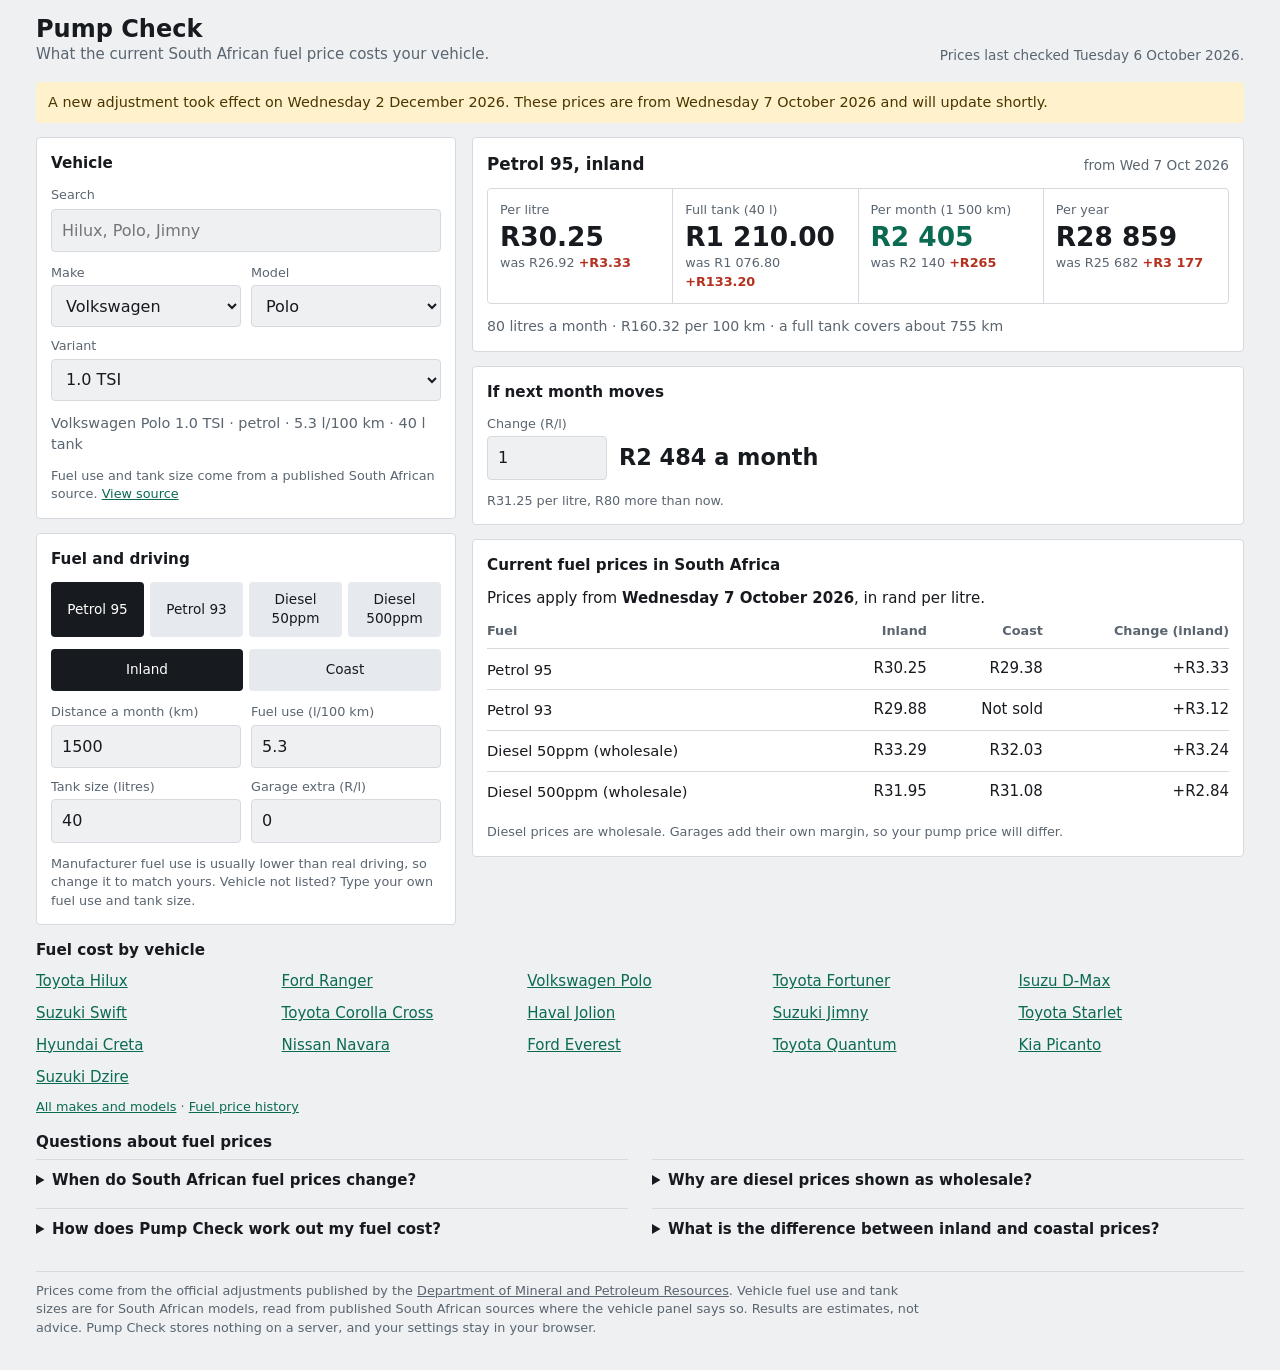
==== commit 8199378f: "South African vehicle data with sources, per-model search pages, deep links Co-Authored-By: Claude S" ====
--- a/index.html
+++ b/index.html
@@ -103,7 +103,7 @@
           <label for="vvar" class="wide">Variant<select id="vvar"></select></label>
         </div>
         <p class="summary" id="vsum"></p>
-        <p class="hint warn" id="vwarn" hidden></p>
+        <p class="hint" id="vsrc" hidden></p>
       </section>
 
       <section class="panel settings" aria-labelledby="h-fuel">
@@ -168,6 +168,31 @@
     </div>
   </div>
 
+  <section class="browse" aria-labelledby="h-browse">
+    <h2 id="h-browse">Fuel cost by vehicle</h2>
+<!--POPULAR:START-->
+<ul class="linklist">
+<li><a href="cars/toyota-hilux/">Toyota Hilux</a></li>
+<li><a href="cars/ford-ranger/">Ford Ranger</a></li>
+<li><a href="cars/volkswagen-polo/">Volkswagen Polo</a></li>
+<li><a href="cars/toyota-fortuner/">Toyota Fortuner</a></li>
+<li><a href="cars/isuzu-d-max/">Isuzu D-Max</a></li>
+<li><a href="cars/suzuki-swift/">Suzuki Swift</a></li>
+<li><a href="cars/toyota-corolla-cross/">Toyota Corolla Cross</a></li>
+<li><a href="cars/haval-jolion/">Haval Jolion</a></li>
+<li><a href="cars/suzuki-jimny/">Suzuki Jimny</a></li>
+<li><a href="cars/toyota-starlet/">Toyota Starlet</a></li>
+<li><a href="cars/hyundai-creta/">Hyundai Creta</a></li>
+<li><a href="cars/nissan-navara/">Nissan Navara</a></li>
+<li><a href="cars/ford-everest/">Ford Everest</a></li>
+<li><a href="cars/toyota-quantum/">Toyota Quantum</a></li>
+<li><a href="cars/kia-picanto/">Kia Picanto</a></li>
+<li><a href="cars/suzuki-dzire/">Suzuki Dzire</a></li>
+</ul>
+<p class="hint"><a href="cars/">All makes and models</a> · <a href="fuel-price-history/">Fuel price history</a></p>
+<!--POPULAR:END-->
+  </section>
+
   <section class="faq" aria-labelledby="h-faq">
     <h2 id="h-faq">Questions about fuel prices</h2>
     <div class="faqgrid">
@@ -191,7 +216,7 @@
   </section>
 
   <footer class="foot">
-    <p>Prices come from the official adjustments published by the <a href="https://www.dmpr.gov.za/Branches/Petroleum-Resources/Fuel-Prices" rel="noopener noreferrer">Department of Mineral and Petroleum Resources</a>. South African vehicle figures are approximate manufacturer combined fuel use. Other vehicles use US EPA data, which is for US-market models, with estimated tank sizes. Results are estimates, not advice. Pump Check stores nothing on a server, and your settings stay in your browser.</p>
+    <p>Prices come from the official adjustments published by the <a href="https://www.dmpr.gov.za/Branches/Petroleum-Resources/Fuel-Prices" rel="noopener noreferrer">Department of Mineral and Petroleum Resources</a>. Vehicle fuel use and tank sizes are for South African models, read from published South African sources where the vehicle panel says so. Results are estimates, not advice. Pump Check stores nothing on a server, and your settings stay in your browser.</p>
   </footer>
 </div>
 <noscript><p class="ns">The calculator needs JavaScript. The current fuel prices are listed on this page.</p></noscript>
--- a/styles.css
+++ b/styles.css
@@ -97,3 +97,18 @@
 .foot p{margin:0;max-width:110ch}
 .foot a{color:inherit}
 .ns{padding:12px;margin:16px 0;background:var(--notice);color:var(--notice-ink);border-radius:4px}
+
+/* Static pages */
+.crumbs{font-size:.85rem;color:var(--muted);margin:0}
+.crumbs a,.linklist a,.prose a,.browse a,.faq a{color:var(--accent)}
+.linklist{list-style:none;margin:0;padding:0;display:grid;grid-template-columns:repeat(auto-fill,minmax(210px,1fr));gap:6px 20px}
+.linklist li{padding-block:2px}
+.browse{display:flex;flex-direction:column;gap:8px}
+.cta{display:inline-block;background:var(--chip-on);color:var(--chip-on-ink);padding:10px 14px;border-radius:4px;text-decoration:none;font-weight:600;align-self:flex-start}
+.article{display:flex;flex-direction:column;gap:14px;max-width:1100px}
+.article h1{font-size:1.7rem}
+.article p{margin:0;max-width:75ch}
+.tbl td.l,.tbl th.l{text-align:left}
+.brand-line{margin:0;font-weight:700;font-size:1.2rem}
+.brand-line a{color:inherit;text-decoration:none}
+.hint a{color:var(--accent)}
